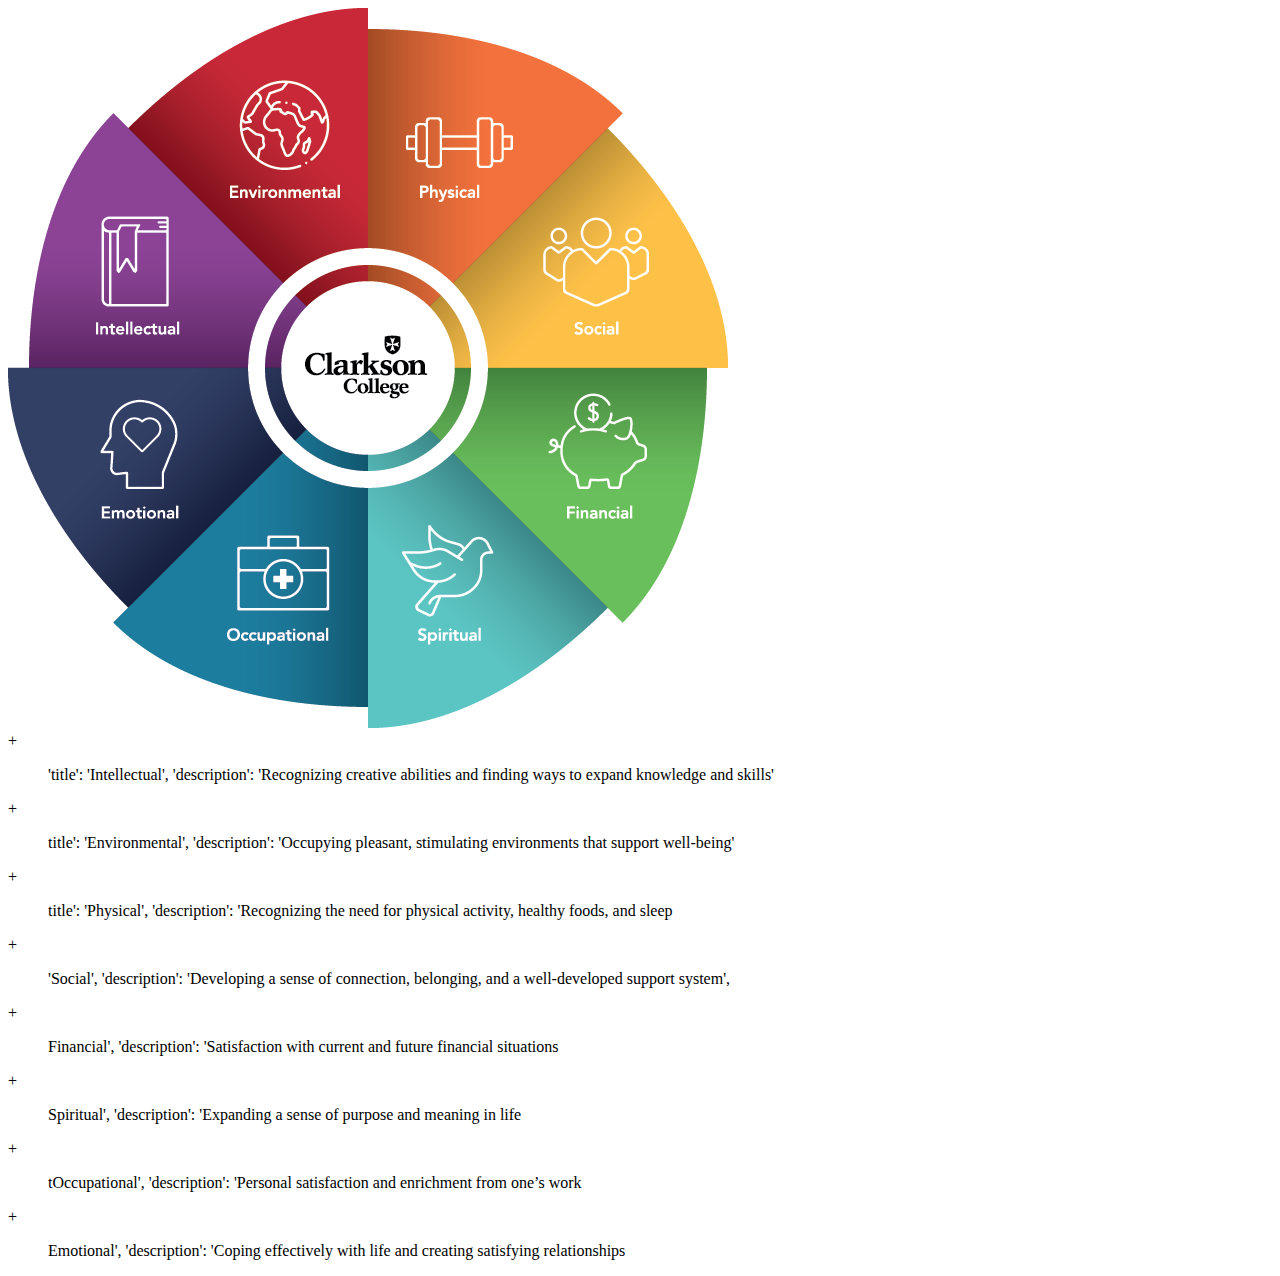
==== index1.html @ 7eb536ca "first commit" ====
<!DOCTYPE html>
<html lang="en">
<head>
    <meta charset="UTF-8">
    <meta http-equiv="X-UA-Compatible" content="IE=edge">
    <meta name="viewport" content="width=device-width, initial-scale=1.0">
    <link rel="stylesheet" href="./index1.html">
    <title>Document</title>
</head>
<body>
    <div class="hotspot-demo-1">
        <div class="hotspot-demo-1-left">
            <img src="./dimensions-of-wellness.png" />
            <div class="spots">
                <div id="spot-01">
                    <a class="spot">+</a>
                    <blockquote>'title': 'Intellectual',
                    'description': 'Recognizing creative abilities and finding ways to expand knowledge and skills'
                        <span class="notch notch-right"></span>
                    </blockquote>
                </div>
                <div id="spot-02">
                    <a class="spot">+</a>
                    <blockquote>title': 'Environmental',
                    'description': 'Occupying pleasant, stimulating environments that support well-being'
                        <span class="notch notch-top"></span>
                    </blockquote>
                </div>
                <div id="spot-03">
                    <a class="spot">+</a>
                    <blockquote>title': 'Physical',
                    'description': 'Recognizing the need for physical activity, healthy foods, and sleep
                        <span class="notch notch-left"></span>
                    </blockquote>
                </div>
                <div id="spot-04">
                    <a class="spot">+</a>
                    <blockquote>'Social',
                    'description': 'Developing a sense of connection, belonging, and a well-developed support system',
                        <span class="notch notch-left"></span>
                    </blockquote>
                </div>
                <div id="spot-05">
                    <a class="spot">+</a>
                    <blockquote>Financial',
                    'description': 'Satisfaction with current and future financial situations
                        <span class="notch notch-left"></span>
                    </blockquote>
                </div>
                <div id="spot-06">
                    <a class="spot">+</a>
                    <blockquote>Spiritual',
                    'description': 'Expanding a sense of purpose and meaning in life
                        <span class="notch notch-left"></span>
                    </blockquote>
                </div>
                <div id="spot-07">
                    <a class="spot">+</a>
                    <blockquote>tOccupational',
                    'description': 'Personal satisfaction and enrichment from one’s work
                        <span class="notch notch-left"></span>
                    </blockquote>
                </div>
                <div id="spot-07">
                    <a class="spot">+</a>
                    <blockquote>Emotional',
                    'description': 'Coping effectively with life and creating satisfying relationships
                        <span class="notch notch-left"></span>
                    </blockquote>
                </div>
            </div>
        </div>
    </div>
</body>
</html>
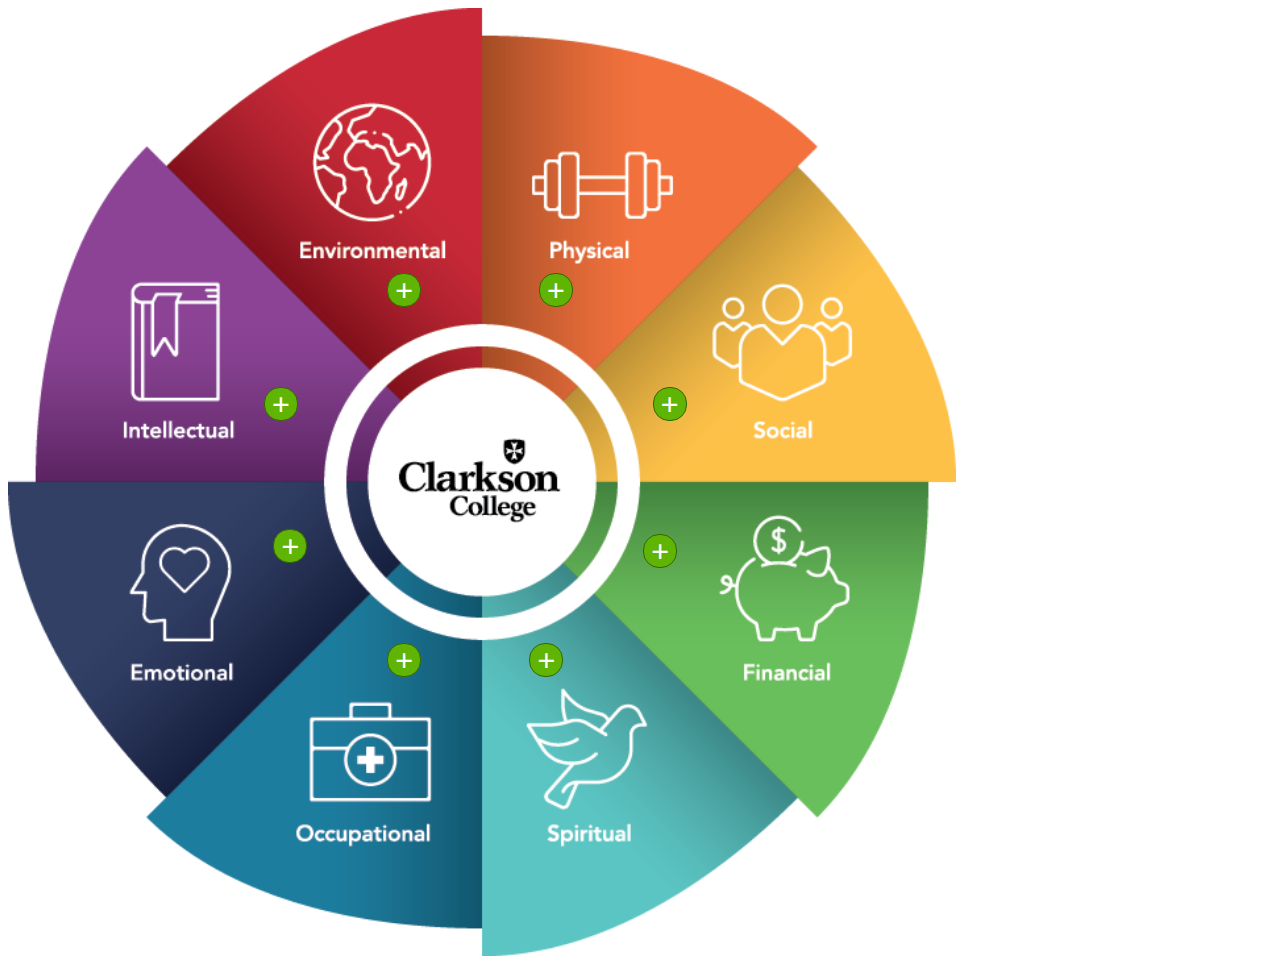
==== commit 4ec7ba53: "added hot spot locations" ====
--- a/index1.html
+++ b/index1.html
@@ -1,75 +1,85 @@
 <!DOCTYPE html>
 <html lang="en">
+
 <head>
     <meta charset="UTF-8">
     <meta http-equiv="X-UA-Compatible" content="IE=edge">
     <meta name="viewport" content="width=device-width, initial-scale=1.0">
-    <link rel="stylesheet" href="./index1.html">
-    <title>Document</title>
+    <link rel="stylesheet" href="./style1.css">
+    <title>Click Sections to Learn More</title>
 </head>
+
 <body>
-    <div class="hotspot-demo-1">
-        <div class="hotspot-demo-1-left">
+    <div class="hotspots">
+        <div class="hotspot-left">
             <img src="./dimensions-of-wellness.png" />
             <div class="spots">
                 <div id="spot-01">
                     <a class="spot">+</a>
-                    <blockquote>'title': 'Intellectual',
-                    'description': 'Recognizing creative abilities and finding ways to expand knowledge and skills'
-                        <span class="notch notch-right"></span>
-                    </blockquote>
+                    <span>
+                        <h1>Intellectual</h1>
+                            <p>Recognizing creative abilities and finding ways to expand knowledge and skills</p>
+                            <span class="notch notch-right"></span>
+                    </span>
                 </div>
                 <div id="spot-02">
                     <a class="spot">+</a>
-                    <blockquote>title': 'Environmental',
-                    'description': 'Occupying pleasant, stimulating environments that support well-being'
+                    <span>
+                        <h1>Environmental</h1>
+                        <p>Occupying pleasant, stimulating environments that support well-being</p>
                         <span class="notch notch-top"></span>
-                    </blockquote>
+                    </span>
                 </div>
                 <div id="spot-03">
                     <a class="spot">+</a>
-                    <blockquote>title': 'Physical',
-                    'description': 'Recognizing the need for physical activity, healthy foods, and sleep
+                    <span>
+                        <h1>Physical</h1>
+                        <p>Recognizing the need for physical activity, healthy foods, and sleep</p>
                         <span class="notch notch-left"></span>
-                    </blockquote>
+                    </span>
                 </div>
                 <div id="spot-04">
                     <a class="spot">+</a>
-                    <blockquote>'Social',
-                    'description': 'Developing a sense of connection, belonging, and a well-developed support system',
+                    <span><h1>Social</h1>
+                        <p>Developing a sense of connection, belonging, and a well-developed support system</p>
                         <span class="notch notch-left"></span>
-                    </blockquote>
+                    </span>
                 </div>
                 <div id="spot-05">
                     <a class="spot">+</a>
-                    <blockquote>Financial',
-                    'description': 'Satisfaction with current and future financial situations
+                    <span>
+                        <h1>Financial</h1>
+                        <p>Satisfaction with current and future financial situations</p>
                         <span class="notch notch-left"></span>
-                    </blockquote>
+                    </span>
                 </div>
                 <div id="spot-06">
                     <a class="spot">+</a>
-                    <blockquote>Spiritual',
-                    'description': 'Expanding a sense of purpose and meaning in life
+                    <span>
+                        <h1>Spiritual</h1>
+                        <p>Expanding a sense of purpose and meaning in life</p>
                         <span class="notch notch-left"></span>
-                    </blockquote>
+                    </span>
                 </div>
                 <div id="spot-07">
                     <a class="spot">+</a>
-                    <blockquote>tOccupational',
-                    'description': 'Personal satisfaction and enrichment from one’s work
+                    <span>
+                        <h1>Occupational</h1>
+                        <p>Personal satisfaction and enrichment from one’s work</p>
                         <span class="notch notch-left"></span>
-                    </blockquote>
+                    </span>
                 </div>
-                <div id="spot-07">
+                <div id="spot-08">
                     <a class="spot">+</a>
-                    <blockquote>Emotional',
-                    'description': 'Coping effectively with life and creating satisfying relationships
+                    <span>
+                        <h1>Emotional</h1>
+                        <p>Coping effectively with life and creating satisfying relationships</p>
                         <span class="notch notch-left"></span>
-                    </blockquote>
+                    </span>
                 </div>
             </div>
         </div>
     </div>
 </body>
+
 </html>--- a/style1.css
+++ b/style1.css
@@ -0,0 +1,158 @@
+span {
+	position: relative;
+	display: none;
+	border-radius: 8px;
+	padding: 5px;
+	text-align: center;
+	line-height: 1.5em;
+	color: #fff;
+	background-color: rgba(255,255,255);
+	border: .25px solid #333333;
+}
+span h1 {
+    font-size: 20px;
+    margin-top: 12px;
+    color: #333333;
+}
+span p {
+    margin-top: 4px;
+    margin-bottom: 12px;
+    font-style: italic;
+	color: #333333;
+}
+span .notch {
+    position: absolute;
+    padding: 0;
+    width: 0;
+    height: 0;
+}
+span .notch-top {
+    top: -10px;
+    left: 50%;
+    margin-left: -10px;
+    border-top: 0;
+    border-right: 10px solid transparent;
+    border-bottom: 10px solid rgba(0,0,0,0.7);
+    border-left: 10px solid transparent;
+}
+span .notch-right {
+	top: 50%;
+	right: -10px;
+	margin-top: -10px;
+    border-top: 10px solid transparent;
+    border-right: 0;
+    border-bottom: 10px solid transparent;
+    border-left: 10px solid rgba(0,0,0,0.7);
+}
+span .notch-bottom {
+	bottom: -10px;
+	left: 50%;
+	margin-left: -10px;
+    border-top: 10px solid rgba(0,0,0,0.7);
+    border-right: 10px solid transparent;
+    border-bottom: 0;
+    border-left: 10px solid transparent;
+}
+span .notch-left {
+	top: 50%;
+	left: -10px;
+    margin-top: -10px;
+    border-top: 10px solid transparent;
+    border-right: 10px solid rgba(0,0,0,0.7);
+    border-bottom: 10px solid transparent;
+    border-left: 0;
+}
+img {
+	display: block;
+	width: 100%;
+}
+.hotspot-left {
+	position: relative;
+	width: 75%;
+}
+.spots {
+	position: absolute;
+	left: 0;
+	top: 0;
+	width: 100%;
+	height: 100%;
+}
+.spot {
+    position: absolute;
+	text-align: center;
+	line-height: 32px;
+    font-size: 32px;
+	font-weight: bold;
+	color: #fff;
+    width: 32px;
+    height: 32px;
+	border: 1px solid #366603;
+	border-radius: 16px;
+	background-color: #5fb404;
+}
+.spot:hover {
+    -webkit-transform: rotate(45deg);
+    -moz-transform: rotate(45deg);
+    -ms-transform: rotate(45deg);
+    -o-transform: rotate(45deg);
+    transform: rotate(45deg);
+}
+#spot-01, #spot-02, #spot-03 {
+	display: inline-block;
+	min-width: 250px;
+}	
+#spot-01:hover > span, #spot-02:hover > span, #spot-03:hover > span, #spot-04:hover > span, #spot-05:hover > span, #spot-06:hover > span, #spot-07:hover > span, #spot-08:hover > span {
+	display: block;
+	top: 45%;
+	left: -15%
+}
+#spot-01 {
+	position: absolute;
+    top: 40%;
+    left: 27%;
+}
+#spot-02 {
+	position: absolute;
+    top: 28%;
+    left: 40%;
+}
+/* #spot-02:hover > span {
+	display: block;
+	top: 36px;
+	left: -43%;
+} */
+#spot-03 {
+	position: absolute;
+    top: 28%;
+    left: 56%;
+}
+/* #spot-03:hover > span {
+	display: block;
+    top: -16px;
+    left: 18px;
+} */
+#spot-04 {
+	position: absolute;
+    top: 40%;
+    left: 68%;
+}
+#spot-05 {
+	position: absolute;
+    top: 55.5%;
+    left: 67%;
+}
+#spot-06 {
+	position: absolute;
+    top: 67%;
+    left: 55%;
+}
+#spot-07 {
+	position: absolute;
+    top: 67%;
+    left: 40%;
+}
+#spot-08 {
+	position: absolute;
+    top: 55%;
+    left: 28%;
+}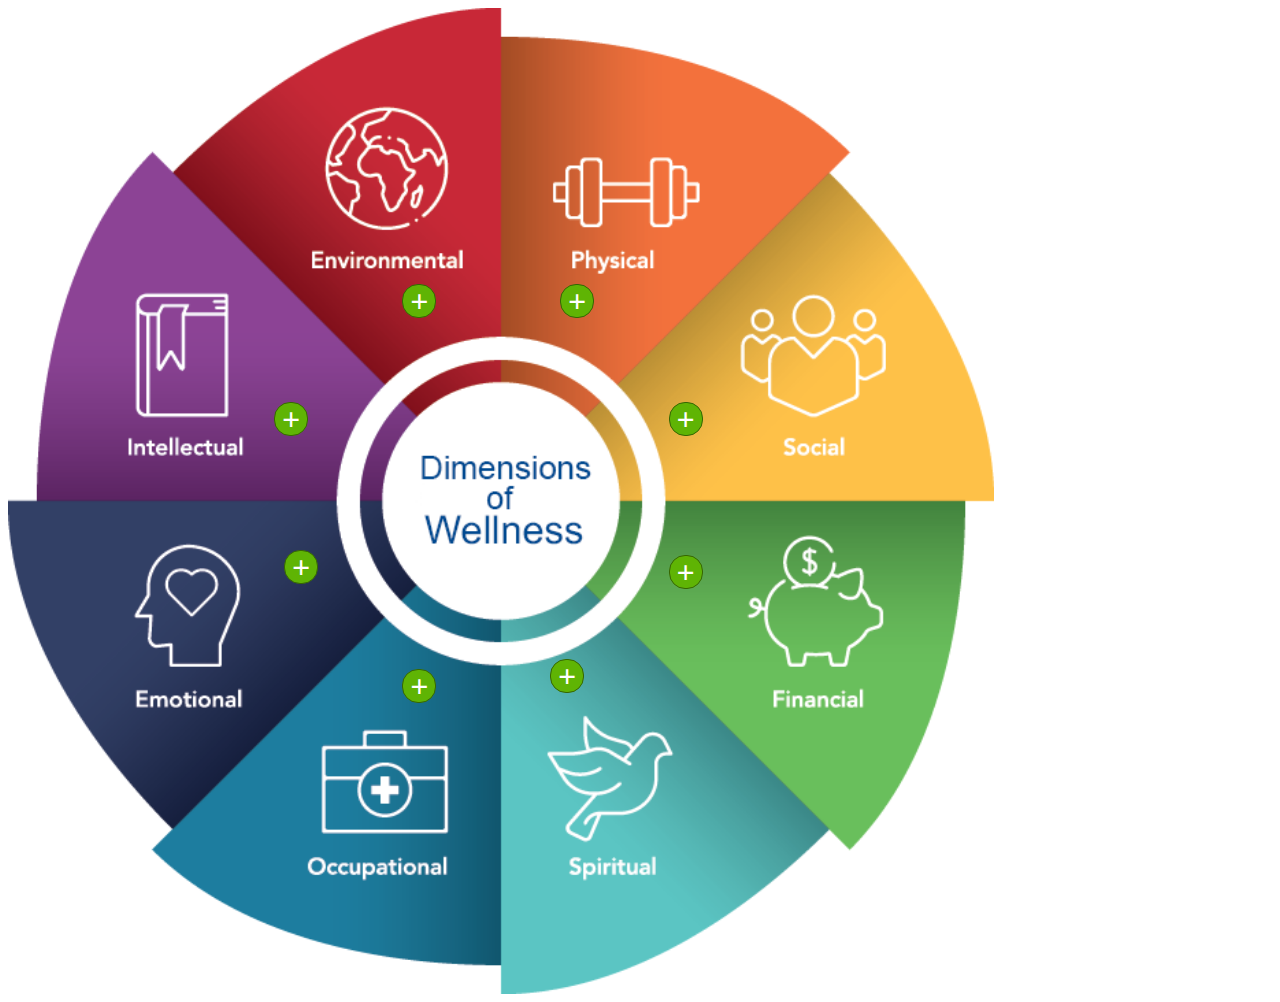
==== commit 17db23c9: "updated image" ====
--- a/index1.html
+++ b/index1.html
@@ -12,7 +12,7 @@
 <body>
     <div class="hotspots">
         <div class="hotspot-left">
-            <img src="./dimensions-of-wellness.png" />
+            <img src="./dimensions-wellness.png" />
             <div class="spots">
                 <div id="spot-01">
                     <a class="spot">+</a>
--- a/style1.css
+++ b/style1.css
@@ -7,18 +7,18 @@
 	line-height: 1.5em;
 	color: #fff;
 	background-color: rgba(255,255,255);
-	border: .25px solid #333333;
+	border: .25px solid #004990;
 }
 span h1 {
     font-size: 20px;
     margin-top: 12px;
-    color: #333333;
+    color: #004990;;
 }
 span p {
     margin-top: 4px;
     margin-bottom: 12px;
     font-style: italic;
-	color: #333333;
+	color: #004990;;
 }
 span .notch {
     position: absolute;
@@ -68,7 +68,7 @@
 }
 .hotspot-left {
 	position: relative;
-	width: 75%;
+	width: 78%;
 }
 .spots {
 	position: absolute;
@@ -103,38 +103,39 @@
 }	
 #spot-01:hover > span, #spot-02:hover > span, #spot-03:hover > span, #spot-04:hover > span, #spot-05:hover > span, #spot-06:hover > span, #spot-07:hover > span, #spot-08:hover > span {
 	display: block;
-	top: 45%;
-	left: -15%
+	z-index: 1;
 }
 #spot-01 {
 	position: absolute;
     top: 40%;
     left: 27%;
 }
+#spot-01:hover > span {
+	top: 50%;
+	left: -20%;
+}
 #spot-02 {
 	position: absolute;
     top: 28%;
     left: 40%;
 }
-/* #spot-02:hover > span {
-	display: block;
-	top: 36px;
-	left: -43%;
-} */
+#spot-02:hover > span {
+	top: 25%;
+	left: -23%;
+}
 #spot-03 {
 	position: absolute;
     top: 28%;
     left: 56%;
 }
-/* #spot-03:hover > span {
-	display: block;
-    top: -16px;
-    left: 18px;
-} */
+#spot-03:hover > span {
+    top: 50%;
+    left: -30%;
+}
 #spot-04 {
 	position: absolute;
     top: 40%;
-    left: 68%;
+    left: 67%;
 }
 #spot-05 {
 	position: absolute;
@@ -143,7 +144,7 @@
 }
 #spot-06 {
 	position: absolute;
-    top: 67%;
+    top: 66%;
     left: 55%;
 }
 #spot-07 {
